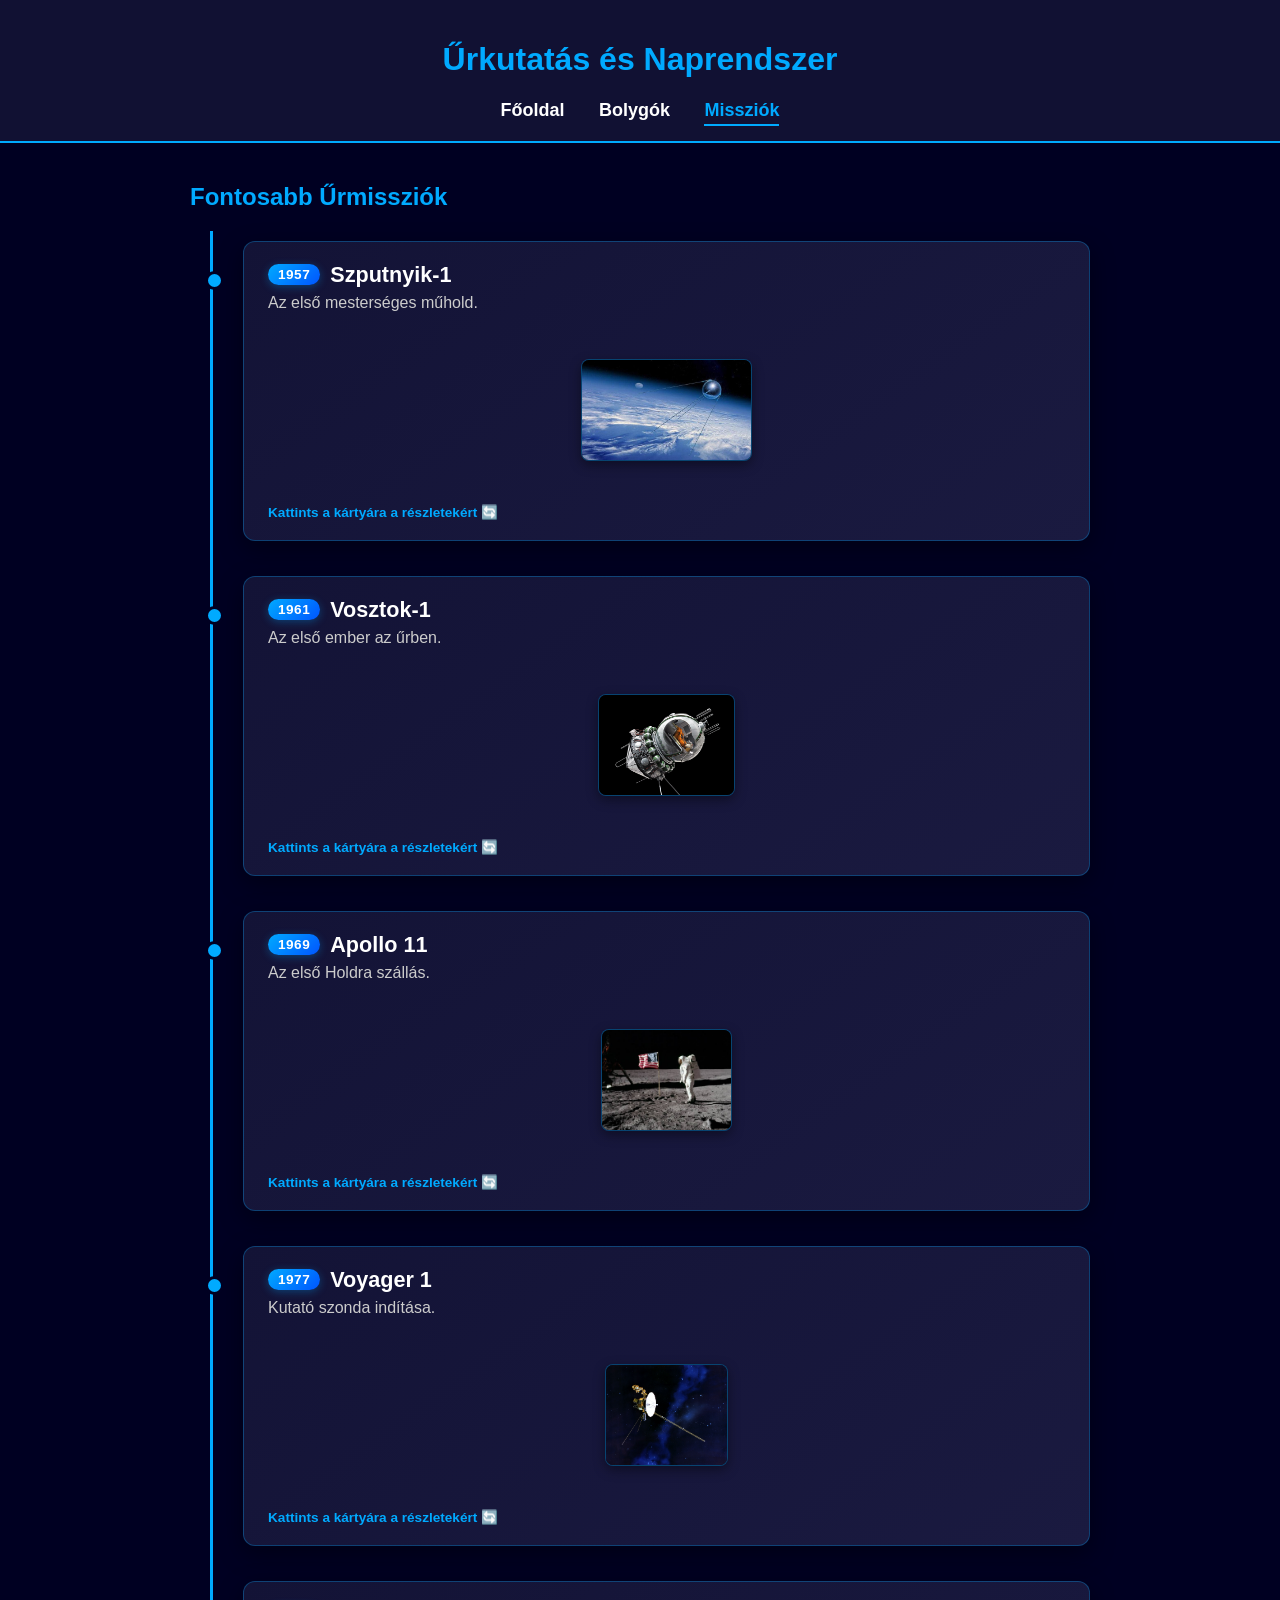
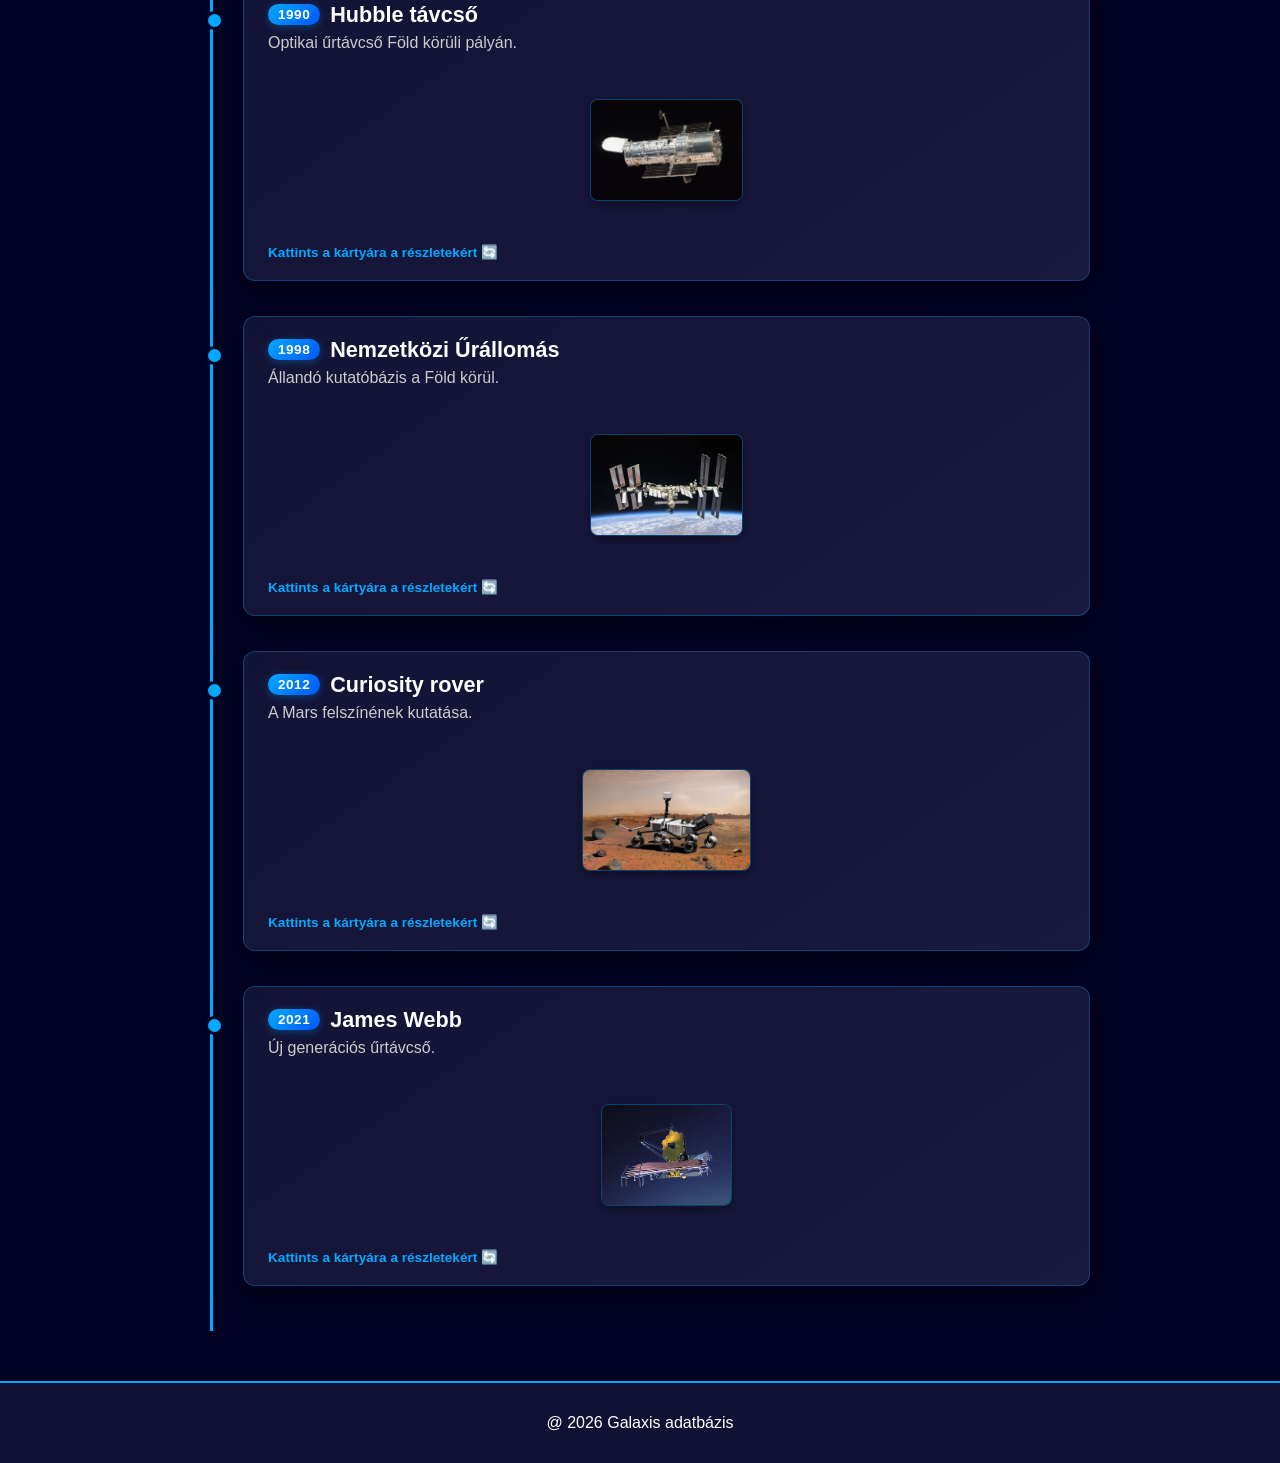
==== missions.html @ e63b9a1e "mission1" ====
<!DOCTYPE html>
<html lang="hu">
<head>
    <meta charset="UTF-8">
    <meta name="viewport" content="width=device-width, initial-scale=1.0">
    <title>Missziók</title>
    <link rel="stylesheet" href="kozos.css">
    <link rel="stylesheet" href="missions.css">
</head>
<body>

    <header>
        <h1>Űrkutatás és Naprendszer</h1>
        <nav>
            <ul>
                <li><a href="index.html">Főoldal</a></li>
                <li><a href="planets.html">Bolygók</a></li>
                <li><a href="missions.html" class="active">Missziók</a></li>
            </ul>
        </nav>
    </header>

    <main>
        <h2>Fontosabb Űrmissziók</h2>

        <div class="idovonal">
            
            <!-- 1. MISSZIÓ: Szputnyik-1 -->
            <div class="misszio" onclick="this.classList.toggle('flipped')" tabindex="0">
                <div class="misszio-inner">
                    <div class="misszio-front">
                        <div class="card-text-top">
                            <h2><span class="misszio-ev">1957</span> Szputnyik-1</h2>
                            <p>Az első mesterséges műhold.</p>
                        </div>
                        <div class="misszio-img-container">
                            <img src="images/szputnyik.jpeg" alt="Szputnyik-1 műhold" class="misszio-img">
                        </div>
                        <div class="flip-hint">Kattints a kártyára a részletekért 🔄</div>
                    </div>
                    <div class="misszio-back">
                        <div>
                            <h3>Szputnyik-1 Részletek</h3>
                            <p>A Szovjetunió által fellőtt gömb alakú műhold volt az első ember alkotta tárgy, amely Föld körüli pályára állt, elindítva az űrkorszakot.</p>
                        </div>
                        <div class="back-footer">Kattints az újbóli megfordításhoz ↩️</div>
                    </div>
                </div>
            </div>

            <!-- 2. MISSZIÓ: Vosztok-1 -->
            <div class="misszio" onclick="this.classList.toggle('flipped')" tabindex="0">
                <div class="misszio-inner">
                    <div class="misszio-front">
                        <div class="card-text-top">
                            <h2><span class="misszio-ev">1961</span> Vosztok-1</h2>
                            <p>Az első ember az űrben.</p>
                        </div>
                        <div class="misszio-img-container">
                            <img src="images/vostok_graphic.jpg" alt="Vosztok-1 űrhajó" class="misszio-img">
                        </div>
                        <div class="flip-hint">Kattints a kártyára a részletekért 🔄</div>
                    </div>
                    <div class="misszio-back">
                        <div>
                            <h3>Vosztok-1 Részletek</h3>
                            <p>Jurij Gagarin szovjet űrhajós volt az első ember, aki kijutott a világűrbe és megkerülte a Földet a Vosztok-1 fedélzetén.</p>
                        </div>
                        <div class="back-footer">Kattints az újbóli megfordításhoz ↩️</div>
                    </div>
                </div>
            </div>

            <!-- 3. MISSZIÓ: Apollo 11 -->
            <div class="misszio" onclick="this.classList.toggle('flipped')" tabindex="0">
                <div class="misszio-inner">
                    <div class="misszio-front">
                        <div class="card-text-top">
                            <h2><span class="misszio-ev">1969</span> Apollo 11</h2>
                            <p>Az első Holdra szállás.</p>
                        </div>
                        <div class="misszio-img-container">
                            <img src="images/apollo-11.jpg" alt="Apollo 11 Holdkomp" class="misszio-img">
                        </div>
                        <div class="flip-hint">Kattints a kártyára a részletekért 🔄</div>
                    </div>
                    <div class="misszio-back">
                        <div>
                            <h3>Apollo 11 Részletek</h3>
                            <p>Neil Armstrong és Buzz Aldrin léptek először a Holdra. Ők voltak az első emberek, akik egy másik égitesten jártak.</p>
                        </div>
                        <div class="back-footer">Kattints az újbóli megfordításhoz ↩️</div>
                    </div>
                </div>
            </div>

            <!-- 4. MISSZIÓ: Voyager 1 -->
            <div class="misszio" onclick="this.classList.toggle('flipped')" tabindex="0">
                <div class="misszio-inner">
                    <div class="misszio-front">
                        <div class="card-text-top">
                            <h2><span class="misszio-ev">1977</span> Voyager 1</h2>
                            <p>Kutató szonda indítása.</p>
                        </div>
                        <div class="misszio-img-container">
                            <img src="images/Voyager_spacecraft.jpg" alt="Voyager 1 szonda" class="misszio-img">
                        </div>
                        <div class="flip-hint">Kattints a kártyára a részletekért 🔄</div>
                    </div>
                    <div class="misszio-back">
                        <div>
                            <h3>Voyager 1 Részletek</h3>
                            <p>Ez a szonda jutott a legmesszebbre a Földtől, már elhagyta a mi naprendszerünket is, és jelenleg is küld adatokat az csillagközi térből.</p>
                        </div>
                        <div class="back-footer">Kattints az újbóli megfordításhoz ↩️</div>
                    </div>
                </div>
            </div>

            <!-- 5. MISSZIÓ: Hubble -->
            <div class="misszio" onclick="this.classList.toggle('flipped')" tabindex="0">
                <div class="misszio-inner">
                    <div class="misszio-front">
                        <div class="card-text-top">
                            <h2><span class="misszio-ev">1990</span> Hubble távcső</h2>
                            <p>Optikai űrtávcső Föld körüli pályán.</p>
                        </div>
                        <div class="misszio-img-container">
                            <img src="images/hubble.jpg" alt="Hubble űrtávcső" class="misszio-img">
                        </div>
                        <div class="flip-hint">Kattints a kártyára a részletekért 🔄</div>
                    </div>
                    <div class="misszio-back">
                        <div>
                            <h3>Hubble Részletek</h3>
                            <p>Az egyik leghíresebb űrteleszkóp, amely több százezer lenyűgöző képet készített galaxisokról, ködökről és távoli bolygókról.</p>
                        </div>
                        <div class="back-footer">Kattints az újbóli megfordításhoz ↩️</div>
                    </div>
                </div>
            </div>

            <!-- 6. MISSZIÓ: ISS -->
            <div class="misszio" onclick="this.classList.toggle('flipped')" tabindex="0">
                <div class="misszio-inner">
                    <div class="misszio-front">
                        <div class="card-text-top">
                            <h2><span class="misszio-ev">1998</span> Nemzetközi Űrállomás</h2>
                            <p>Állandó kutatóbázis a Föld körül.</p>
                        </div>
                        <div class="misszio-img-container">
                            <img src="images/iss.webp" alt="Nemzetközi Űrállomás ISS" class="misszio-img">
                        </div>
                        <div class="flip-hint">Kattints a kártyára a részletekért 🔄</div>
                    </div>
                    <div class="misszio-back">
                        <div>
                            <h3>ISS Részletek</h3>
                            <p>Több nemzet együttműködésével épült mikrogravitációs laboratórium, ahol 2000 óta folyamatosan élnek és dolgoznak űrhajósok.</p>
                        </div>
                        <div class="back-footer">Kattints az újbóli megfordításhoz ↩️</div>
                    </div>
                </div>
            </div>

            <!-- 7. MISSZIÓ: Curiosity -->
            <div class="misszio" onclick="this.classList.toggle('flipped')" tabindex="0">
                <div class="misszio-inner">
                    <div class="misszio-front">
                        <div class="card-text-top">
                            <h2><span class="misszio-ev">2012</span> Curiosity rover</h2>
                            <p>A Mars felszínének kutatása.</p>
                        </div>
                        <div class="misszio-img-container">
                            <img src="images/Curiosity rover.jfif" alt="Curiosity marsjáró" class="misszio-img">
                        </div>
                        <div class="flip-hint">Kattints a kártyára a részletekért 🔄</div>
                    </div>
                    <div class="misszio-back">
                        <div>
                            <h3>Curiosity Részletek</h3>
                            <p>A NASA marsjárója a Gale-kráterben landolt, és bebizonyította, hogy a Marson egykor jelen lehettek az élet feltételei.</p>
                        </div>
                        <div class="back-footer">Kattints az újbóli megfordításhoz ↩️</div>
                    </div>
                </div>
            </div>

            <!-- 8. MISSZIÓ: James Webb -->
            <div class="misszio" onclick="this.classList.toggle('flipped')" tabindex="0">
                <div class="misszio-inner">
                    <div class="misszio-front">
                        <div class="card-text-top">
                            <h2><span class="misszio-ev">2021</span> James Webb</h2>
                            <p>Új generációs űrtávcső.</p>
                        </div>
                        <div class="misszio-img-container">
                            <img src="images/James_Webb_Space_Telescope.jpg" alt="James Webb űrtávcső" class="misszio-img">
                        </div>
                        <div class="flip-hint">Kattints a kártyára a részletekért 🔄</div>
                    </div>
                    <div class="misszio-back">
                        <div>
                            <h3>James Webb Részletek</h3>
                            <p>Az eddigi legfejlettebb infravörös űrtávcső, amely az univerzum legelső galaxisait és exobolygók légkörét vizsgálja.</p>
                        </div>
                        <div class="back-footer">Kattints az újbóli megfordításhoz ↩️</div>
                    </div>
                </div>
            </div>

        </div>
    </main>

    <footer>
        <p>@ 2026 Galaxis adatbázis</p>
    </footer>

</body>
</html>
---- kozos.css ----
body {
    font-family: Arial, sans-serif;
    background-color: #000022;
    color: #eeeeee;
    margin: 0;
    padding: 0;
}

header {
    background-color: #111133;
    padding: 20px;
    text-align: center;
    border-bottom: 2px solid #00aaff;
}

h1, h2 {
    color: #00aaff;
}

nav ul {
    list-style-type: none;
    padding: 0;
    margin: 0;
}

nav li {
    display: inline;
    margin: 0 15px;
}

nav a {
    color: white;
    text-decoration: none;
    font-size: 18px;
    font-weight: bold;
}

nav a:hover {
    color: #00aaff;
    text-decoration: underline;
}

main {
    padding: 20px;
    max-width: 900px;
    margin: 0 auto;
    min-height: 500px;
}

footer {
    background-color: #111133;
    color: white;
    text-align: center;
    padding: 15px;
    border-top: 2px solid #00aaff;
    margin-top: 30px;
}
---- missions.css ----
/* ==========================================
   CSS ANIMÁCIÓK (@keyframes)
   ========================================== */

/* 1. Idővonal pont pulzáló neongyűrűje */
@keyframes pulseGlow {
    0% {
        box-shadow: 0 0 5px #00aaff, 0 0 10px #00aaff;
        transform: scale(1);
    }
    50% {
        box-shadow: 0 0 15px #00aaff, 0 0 25px rgba(0, 170, 255, 0.8);
        transform: scale(1.2);
    }
    100% {
        box-shadow: 0 0 5px #00aaff, 0 0 10px #00aaff;
        transform: scale(1);
    }
}

/* 2. Kártyák beúszó animációja */
@keyframes fadeInUp {
    from {
        opacity: 0;
        transform: translateY(30px);
    }
    to {
        opacity: 1;
        transform: translateY(0);
    }
}

/* 3. Útmutató szöveg lebegése */
@keyframes floatHint {
    0%, 100% {
        transform: translateY(0);
    }
    50% {
        transform: translateY(-4px);
    }
}


/* ==========================================
   IDŐVONAL ÉS 3D KÁRTYA STÍLUSOK
   ========================================== */

.idovonal {
    position: relative;
    border-left: 3px solid #00aaff;
    margin-left: 20px;
    padding-left: 30px;
    padding-top: 10px;
    padding-bottom: 10px;
}

/* 3D KÁRTYA KONTÉNER */
.misszio {
    position: relative;
    perspective: 1000px;
    margin-bottom: 35px;
    height: 300px;
    animation: fadeInUp 0.7s cubic-bezier(0.2, 0.8, 0.2, 1) ease-out both;
    cursor: pointer;
}

/* Lépcsőzetes beúszás */
.misszio:nth-child(1) { animation-delay: 0.1s; }
.misszio:nth-child(2) { animation-delay: 0.2s; }
.misszio:nth-child(3) { animation-delay: 0.3s; }
.misszio:nth-child(4) { animation-delay: 0.4s; }
.misszio:nth-child(5) { animation-delay: 0.5s; }
.misszio:nth-child(6) { animation-delay: 0.6s; }
.misszio:nth-child(7) { animation-delay: 0.7s; }
.misszio:nth-child(8) { animation-delay: 0.8s; }

/* Idővonal ragyogó, pulzáló pontja */
.misszio::before {
    content: '';
    position: absolute;
    left: -38px;
    top: 30px;
    width: 13px;
    height: 13px;
    border-radius: 50%;
    background-color: #00aaff;
    border: 3px solid #000022;
    z-index: 10;
    animation: pulseGlow 2.5s infinite ease-in-out;
}

/* BELSŐ KÁRTYA */
.misszio-inner {
    position: relative;
    width: 100%;
    height: 100%;
    transition: transform 0.8s cubic-bezier(0.175, 0.885, 0.32, 1.275);
    transform-style: preserve-3d;
}

/* FORGATÁS KATTINTÁSKOR (.flipped OSZTÁLY) */
.misszio.flipped .misszio-inner {
    transform: rotateY(180deg);
}

/* ELŐLAP ÉS HÁTULAP KÖZÖS STÍLUSA */
.misszio-front,
.misszio-back {
    position: absolute;
    width: 100%;
    height: 100%;
    top: 0;
    left: 0;
    border-radius: 12px;
    padding: 20px 24px;
    box-sizing: border-box;
    -webkit-backface-visibility: hidden;
    backface-visibility: hidden;
    display: flex;
    flex-direction: column;
    justify-content: space-between;
}

/* --- ELŐLAP STÍLUSA --- */
.misszio-front {
    background: linear-gradient(145deg, #131336, #1a1a40);
    border: 1px solid rgba(0, 170, 255, 0.3);
    box-shadow: 0 8px 24px rgba(0, 0, 0, 0.4);
    transform: rotateY(0deg);
}

.card-text-top {
    margin-bottom: 4px;
}

.misszio-front h2 {
    margin: 0;
    font-size: 1.35rem;
    color: #ffffff;
    display: flex;
    align-items: center;
    gap: 10px;
    flex-wrap: wrap;
}

.misszio-ev {
    background: linear-gradient(135deg, #00aaff, #0055ff);
    color: #ffffff;
    padding: 3px 10px;
    border-radius: 20px;
    font-size: 0.85rem;
    font-weight: bold;
    letter-spacing: 0.5px;
    box-shadow: 0 2px 8px rgba(0, 170, 255, 0.3);
}

.misszio-front p {
    margin: 6px 0 0 0;
    color: #cccccc;
    font-size: 1rem;
}

/* KÉP KONTÉNER ÉS KÉP */
.misszio-img-container {
    display: flex;
    justify-content: center;
    align-items: center;
    height: 110px;
    margin: 4px 0;
}

.misszio-img {
    max-width: 100%;
    max-height: 100px;
    object-fit: contain;
    border-radius: 8px;
    border: 1px solid rgba(0, 170, 255, 0.35);
    background-color: rgba(5, 8, 20, 0.6);
    box-shadow: 0 4px 12px rgba(0, 0, 0, 0.4);
    position: relative;
    transition: transform 0.35s cubic-bezier(0.175, 0.885, 0.32, 1.275), box-shadow 0.35s ease, border-color 0.35s ease;
}

/* ERŐTELJES KINAGYÍTÁS A KÉPEN */
.misszio-img:hover {
    transform: scale(2.2); /* Több mint kétszeresére nagyul ki */
    border-color: #00aaff;
    box-shadow: 0 12px 30px rgba(0, 170, 255, 0.8);
    z-index: 20; /* Biztosítja, hogy a többi elem fölé kerüljön */
}

.flip-hint {
    font-size: 0.85rem;
    color: #00aaff;
    font-weight: bold;
    display: flex;
    align-items: center;
    gap: 6px;
    animation: floatHint 2s infinite ease-in-out;
}

/* --- HÁTULAP STÍLUSA --- */
.misszio-back {
    background: linear-gradient(145deg, #080826, #101042);
    border: 1px solid #00aaff;
    box-shadow: 0 0 25px rgba(0, 170, 255, 0.35);
    transform: rotateY(180deg);
}

.misszio-back h3 {
    margin: 0 0 12px 0;
    color: #00aaff;
    font-size: 1.25rem;
}

.misszio-back p {
    margin: 0;
    color: #e2e8f0;
    font-size: 1rem;
    line-height: 1.6;
}

.back-footer {
    font-size: 0.8rem;
    color: #8892b0;
    text-align: right;
    font-style: italic;
}

/* AKTÍV NAVIGÁCIÓS LINK KIEMELÉSE */
nav a.active {
    color: #00aaff;
    border-bottom: 2px solid #00aaff;
    padding-bottom: 4px;
}

/* MOBILBARÁT BEÁLLÍTÁSOK */
@media (max-width: 600px) {
    .idovonal {
        margin-left: 10px;
        padding-left: 20px;
    }
    .misszio::before {
        left: -28px;
    }
    .misszio {
        height: 310px;
    }
    .misszio-img:hover {
        transform: scale(1.6); /* Mobilon kisebb nagyítás a képernyőméret miatt */
    }
}
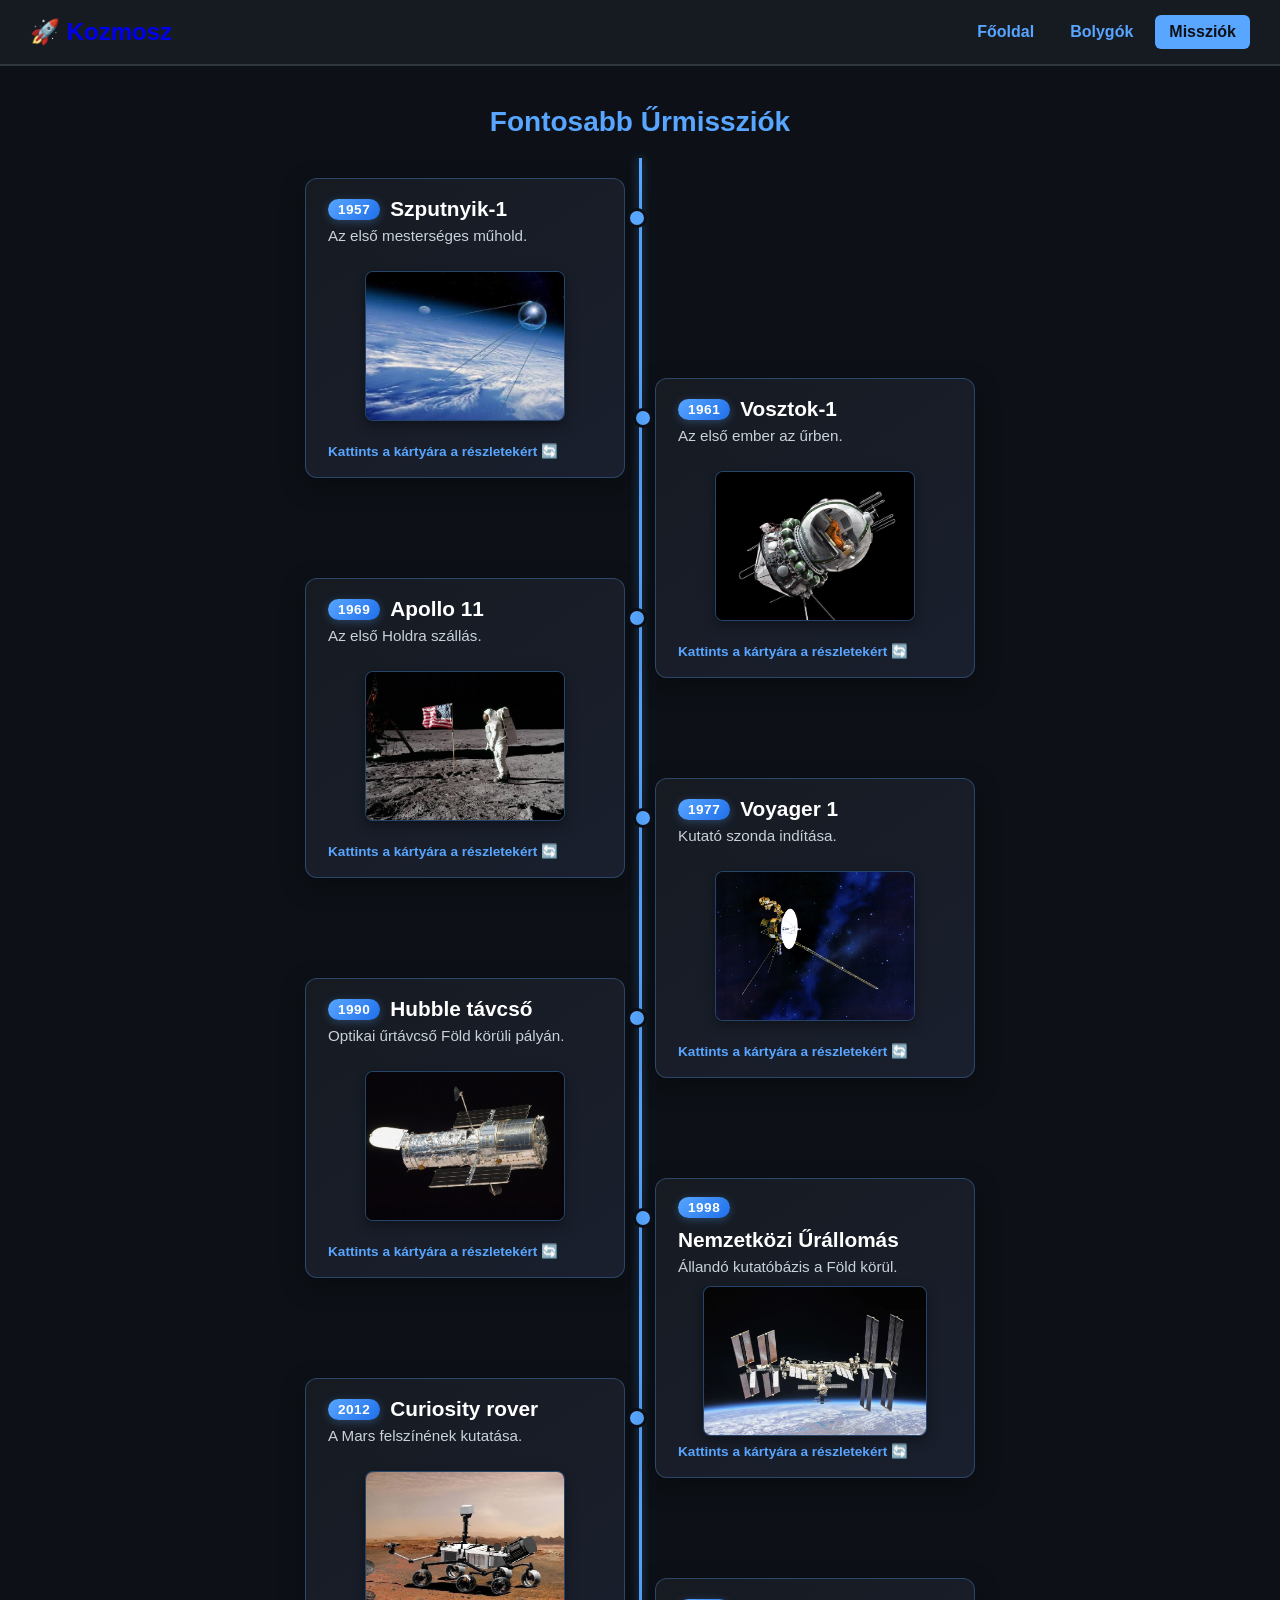
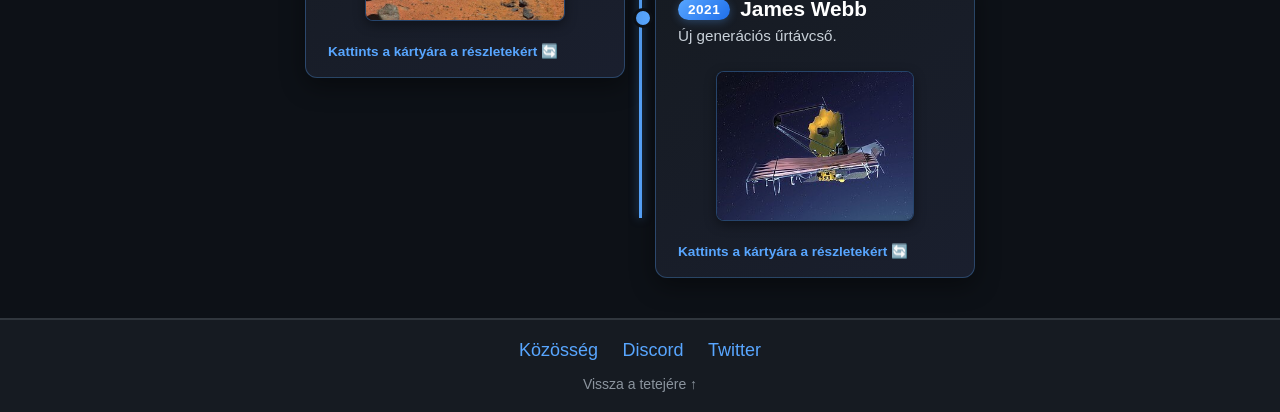
==== commit 79a02f7d: "egységes design, responsive, deleted common.css" ====
--- a/missions.html
+++ b/missions.html
@@ -4,13 +4,18 @@
     <meta charset="UTF-8">
     <meta name="viewport" content="width=device-width, initial-scale=1.0">
     <title>Missziók</title>
+    <link rel="icon" type="image/png" href="kepek/icon.png">
     <link rel="stylesheet" href="kozos.css">
     <link rel="stylesheet" href="missions.css">
 </head>
 <body>
 
     <header>
-        <h1>Űrkutatás és Naprendszer</h1>
+        <a href="index.html" class="logo">🚀 Kozmosz</a>
+        <input type="checkbox" id="menu-toggle" class="menu-toggle">
+        <label for="menu-toggle" class="hamburger" aria-label="Menü megnyitása">
+            <span></span><span></span><span></span>
+        </label>
         <nav>
             <ul>
                 <li><a href="index.html">Főoldal</a></li>
@@ -24,8 +29,7 @@
         <h2>Fontosabb Űrmissziók</h2>
 
         <div class="idovonal">
-            
-            <!-- 1. MISSZIÓ: Szputnyik-1 -->
+
             <div class="misszio" onclick="this.classList.toggle('flipped')" tabindex="0">
                 <div class="misszio-inner">
                     <div class="misszio-front">
@@ -48,7 +52,6 @@
                 </div>
             </div>
 
-            <!-- 2. MISSZIÓ: Vosztok-1 -->
             <div class="misszio" onclick="this.classList.toggle('flipped')" tabindex="0">
                 <div class="misszio-inner">
                     <div class="misszio-front">
@@ -71,7 +74,6 @@
                 </div>
             </div>
 
-            <!-- 3. MISSZIÓ: Apollo 11 -->
             <div class="misszio" onclick="this.classList.toggle('flipped')" tabindex="0">
                 <div class="misszio-inner">
                     <div class="misszio-front">
@@ -94,7 +96,6 @@
                 </div>
             </div>
 
-            <!-- 4. MISSZIÓ: Voyager 1 -->
             <div class="misszio" onclick="this.classList.toggle('flipped')" tabindex="0">
                 <div class="misszio-inner">
                     <div class="misszio-front">
@@ -117,7 +118,6 @@
                 </div>
             </div>
 
-            <!-- 5. MISSZIÓ: Hubble -->
             <div class="misszio" onclick="this.classList.toggle('flipped')" tabindex="0">
                 <div class="misszio-inner">
                     <div class="misszio-front">
@@ -140,7 +140,6 @@
                 </div>
             </div>
 
-            <!-- 6. MISSZIÓ: ISS -->
             <div class="misszio" onclick="this.classList.toggle('flipped')" tabindex="0">
                 <div class="misszio-inner">
                     <div class="misszio-front">
@@ -163,7 +162,6 @@
                 </div>
             </div>
 
-            <!-- 7. MISSZIÓ: Curiosity -->
             <div class="misszio" onclick="this.classList.toggle('flipped')" tabindex="0">
                 <div class="misszio-inner">
                     <div class="misszio-front">
@@ -186,7 +184,6 @@
                 </div>
             </div>
 
-            <!-- 8. MISSZIÓ: James Webb -->
             <div class="misszio" onclick="this.classList.toggle('flipped')" tabindex="0">
                 <div class="misszio-inner">
                     <div class="misszio-front">
@@ -213,7 +210,12 @@
     </main>
 
     <footer>
-        <p>@ 2026 Galaxis adatbázis</p>
+        <div>
+            <a href="#">Közösség</a>
+            <a href="#">Discord</a>
+            <a href="#">Twitter</a>
+        </div>
+        <a href="#" class="back-to-top">Vissza a tetejére ↑</a>
     </footer>
 
 </body>
--- a/kozos.css
+++ b/kozos.css
@@ -1,57 +1,188 @@
-body {
-    font-family: Arial, sans-serif;
-    background-color: #000022;
-    color: #eeeeee;
+* {
     margin: 0;
     padding: 0;
+    box-sizing: border-box;
+    font-family: Arial, sans-serif;
+}
+
+html {
+    scroll-behavior: smooth;
+}
+
+body {
+    background-color: #0d1117;
+    color: #ffffff;
+    min-height: 100vh;
+    display: flex;
+    flex-direction: column;
+    overflow-x: hidden;
+}
+
+main {
+    flex: 1;
 }
 
 header {
-    background-color: #111133;
-    padding: 20px;
-    text-align: center;
-    border-bottom: 2px solid #00aaff;
+    background-color: #161b22;
+    padding: 15px 30px;
+    display: flex;
+    justify-content: space-between;
+    align-items: center;
+    flex-wrap: wrap;
+    border-bottom: 2px solid #30363d;
+    gap: 10px;
 }
 
-h1, h2 {
-    color: #00aaff;
+.logo {
+    font-size: 24px;
+    font-weight: bold;
+    text-decoration: none;
+    animation: szin 7s infinite linear;
+}
+
+@keyframes szin {
+    0%   { color: #00f0ff; }
+    33%  { color: #7000ff; }
+    66%  { color: #ff007f; }
+    100% { color: #00f0ff; }
+}
+
+.menu-toggle {
+    display: none;
+}
+
+.hamburger {
+    display: none;
+    flex-direction: column;
+    justify-content: center;
+    gap: 5px;
+    cursor: pointer;
+    padding: 8px 6px;
+    border-radius: 6px;
+    transition: background-color 0.3s;
+}
+
+.hamburger:hover {
+    background-color: #21262d;
+}
+
+.hamburger span {
+    display: block;
+    width: 26px;
+    height: 3px;
+    background-color: #58a6ff;
+    border-radius: 2px;
+    transition: transform 0.3s ease, opacity 0.3s ease;
 }
 
 nav ul {
     list-style-type: none;
-    padding: 0;
-    margin: 0;
+    display: flex;
+    gap: 8px;
 }
 
-nav li {
-    display: inline;
-    margin: 0 15px;
-}
-
-nav a {
-    color: white;
-    text-decoration: none;
-    font-size: 18px;
+nav ul li {
     font-weight: bold;
 }
 
-nav a:hover {
-    color: #00aaff;
-    text-decoration: underline;
+nav ul li a {
+    color: #58a6ff;
+    text-decoration: none;
+    padding: 8px 14px;
+    border-radius: 6px;
+    transition: 0.3s;
+    display: block;
 }
 
-main {
-    padding: 20px;
-    max-width: 900px;
-    margin: 0 auto;
-    min-height: 500px;
+nav ul li a:hover {
+    background-color: #ffffff;
+    color: #003688;
+}
+
+nav ul li a.active {
+    background-color: #58a6ff;
+    color: #0d1117;
 }
 
 footer {
-    background-color: #111133;
-    color: white;
+    background-color: #161b22;
     text-align: center;
-    padding: 15px;
-    border-top: 2px solid #00aaff;
-    margin-top: 30px;
+    padding: 20px;
+    margin-top: 50px;
+    border-top: 2px solid #30363d;
+}
+
+footer a {
+    color: #58a6ff;
+    text-decoration: none;
+    margin: 0 10px;
+    font-size: 18px;
+    display: inline-block;
+    transition: 0.3s;
+}
+
+footer a:hover {
+    color: #ffffff;
+    transform: scale(1.1);
+}
+
+.back-to-top {
+    display: block;
+    margin-top: 15px;
+    font-size: 14px;
+    color: #8b949e !important;
+}
+
+.back-to-top:hover {
+    color: #ffffff !important;
+}
+
+@media (max-width: 768px) {
+    header {
+        padding: 12px 18px;
+    }
+
+    .logo {
+        font-size: 20px;
+    }
+
+    .hamburger {
+        display: flex;
+    }
+
+    nav {
+        width: 100%;
+        max-height: 0;
+        overflow: hidden;
+        transition: max-height 0.35s ease;
+    }
+
+    .menu-toggle:checked ~ nav {
+        max-height: 320px;
+    }
+
+    nav ul {
+        flex-direction: column;
+        gap: 6px;
+        padding-top: 12px;
+    }
+
+    nav ul li {
+        margin: 0;
+    }
+
+    nav ul li a {
+        text-align: center;
+        padding: 12px;
+    }
+
+    .menu-toggle:checked ~ .hamburger span:nth-child(1) {
+        transform: translateY(8px) rotate(45deg);
+    }
+    .menu-toggle:checked ~ .hamburger span:nth-child(2) {
+        opacity: 0;
+    }
+    .menu-toggle:checked ~ .hamburger span:nth-child(3) {
+        transform: translateY(-8px) rotate(-45deg);
+    }
 }
--- a/missions.css
+++ b/missions.css
@@ -1,118 +1,126 @@
-/* ==========================================
-   CSS ANIMÁCIÓK (@keyframes)
-   ========================================== */
-
-/* 1. Idővonal pont pulzáló neongyűrűje */
 @keyframes pulseGlow {
     0% {
-        box-shadow: 0 0 5px #00aaff, 0 0 10px #00aaff;
+        box-shadow: 0 0 5px #58a6ff, 0 0 10px #58a6ff;
         transform: scale(1);
     }
     50% {
-        box-shadow: 0 0 15px #00aaff, 0 0 25px rgba(0, 170, 255, 0.8);
+        box-shadow: 0 0 15px #58a6ff, 0 0 25px rgba(88, 166, 255, 0.8);
         transform: scale(1.2);
     }
     100% {
-        box-shadow: 0 0 5px #00aaff, 0 0 10px #00aaff;
+        box-shadow: 0 0 5px #58a6ff, 0 0 10px #58a6ff;
         transform: scale(1);
     }
 }
 
-/* 2. Kártyák beúszó animációja */
 @keyframes fadeInUp {
-    from {
-        opacity: 0;
-        transform: translateY(30px);
-    }
-    to {
-        opacity: 1;
-        transform: translateY(0);
-    }
-}
-
-/* 3. Útmutató szöveg lebegése */
+    from { opacity: 0; transform: translateY(30px); }
+    to   { opacity: 1; transform: translateY(0); }
+}
+
 @keyframes floatHint {
-    0%, 100% {
-        transform: translateY(0);
-    }
-    50% {
-        transform: translateY(-4px);
-    }
-}
-
-
-/* ==========================================
-   IDŐVONAL ÉS 3D KÁRTYA STÍLUSOK
-   ========================================== */
+    0%, 100% { transform: translateY(0); }
+    50%      { transform: translateY(-4px); }
+}
+
+main > h2 {
+    text-align: center;
+    color: #58a6ff;
+    margin: 40px 20px 20px;
+    font-size: 28px;
+}
+
 
 .idovonal {
     position: relative;
-    border-left: 3px solid #00aaff;
-    margin-left: 20px;
-    padding-left: 30px;
-    padding-top: 10px;
-    padding-bottom: 10px;
-}
-
-/* 3D KÁRTYA KONTÉNER */
+    max-width: 800px;
+    margin: 0 auto;
+    padding: 20px 0 40px;
+}
+
+.idovonal::after {
+    content: '';
+    position: absolute;
+    width: 3px;
+    background-color: #58a6ff;
+    top: 0;
+    bottom: 0;
+    left: 50%;
+    margin-left: -1.5px;
+    box-shadow: 0 0 10px rgba(88, 166, 255, 0.5);
+}
+
 .misszio {
     position: relative;
     perspective: 1000px;
-    margin-bottom: 35px;
+    width: 50%;
     height: 300px;
+    margin-bottom: -100px;
+    box-sizing: border-box;
     animation: fadeInUp 0.7s cubic-bezier(0.2, 0.8, 0.2, 1) ease-out both;
     cursor: pointer;
 }
 
-/* Lépcsőzetes beúszás */
-.misszio:nth-child(1) { animation-delay: 0.1s; }
-.misszio:nth-child(2) { animation-delay: 0.2s; }
-.misszio:nth-child(3) { animation-delay: 0.3s; }
-.misszio:nth-child(4) { animation-delay: 0.4s; }
-.misszio:nth-child(5) { animation-delay: 0.5s; }
-.misszio:nth-child(6) { animation-delay: 0.6s; }
-.misszio:nth-child(7) { animation-delay: 0.7s; }
-.misszio:nth-child(8) { animation-delay: 0.8s; }
-
-/* Idővonal ragyogó, pulzáló pontja */
+.misszio:nth-child(odd) {
+    left: 0;
+    padding-right: 15px;
+}
+
+.misszio:nth-child(even) {
+    left: 50%;
+    padding-left: 15px;
+}
+
+.misszio:nth-child(1) { animation-delay: 0.1s; z-index: 8; }
+.misszio:nth-child(2) { animation-delay: 0.2s; z-index: 7; }
+.misszio:nth-child(3) { animation-delay: 0.3s; z-index: 6; }
+.misszio:nth-child(4) { animation-delay: 0.4s; z-index: 5; }
+.misszio:nth-child(5) { animation-delay: 0.5s; z-index: 4; }
+.misszio:nth-child(6) { animation-delay: 0.6s; z-index: 3; }
+.misszio:nth-child(7) { animation-delay: 0.7s; z-index: 2; }
+.misszio:nth-child(8) { animation-delay: 0.8s; z-index: 1; }
+
 .misszio::before {
     content: '';
     position: absolute;
-    left: -38px;
     top: 30px;
-    width: 13px;
-    height: 13px;
+    width: 14px;
+    height: 14px;
     border-radius: 50%;
-    background-color: #00aaff;
-    border: 3px solid #000022;
+    background-color: #58a6ff;
+    border: 3px solid #0d1117;
     z-index: 10;
     animation: pulseGlow 2.5s infinite ease-in-out;
 }
 
-/* BELSŐ KÁRTYA */
+.misszio:nth-child(odd)::before  { right: -7px; }
+.misszio:nth-child(even)::before { left: -7px; }
+
 .misszio-inner {
     position: relative;
     width: 100%;
+    max-width: 320px;
     height: 100%;
     transition: transform 0.8s cubic-bezier(0.175, 0.885, 0.32, 1.275);
     transform-style: preserve-3d;
 }
 
-/* FORGATÁS KATTINTÁSKOR (.flipped OSZTÁLY) */
+.misszio:nth-child(odd)  .misszio-inner { margin-left: auto; }
+.misszio:nth-child(even) .misszio-inner { margin-right: auto; }
+
 .misszio.flipped .misszio-inner {
     transform: rotateY(180deg);
 }
 
-/* ELŐLAP ÉS HÁTULAP KÖZÖS STÍLUSA */
 .misszio-front,
 .misszio-back {
     position: absolute;
+    height: 100%;
     width: 100%;
-    height: 100%;
     top: 0;
     left: 0;
     border-radius: 12px;
-    padding: 20px 24px;
+    padding: 18px 22px;
     box-sizing: border-box;
     -webkit-backface-visibility: hidden;
     backface-visibility: hidden;
@@ -121,21 +129,18 @@
     justify-content: space-between;
 }
 
-/* --- ELŐLAP STÍLUSA --- */
 .misszio-front {
-    background: linear-gradient(145deg, #131336, #1a1a40);
-    border: 1px solid rgba(0, 170, 255, 0.3);
+    background: linear-gradient(145deg, #161b22, #1a1f2e);
+    border: 1px solid rgba(88, 166, 255, 0.3);
     box-shadow: 0 8px 24px rgba(0, 0, 0, 0.4);
     transform: rotateY(0deg);
 }
 
-.card-text-top {
-    margin-bottom: 4px;
-}
+.card-text-top { margin-bottom: 4px; }
 
 .misszio-front h2 {
     margin: 0;
-    font-size: 1.35rem;
+    font-size: 1.3rem;
     color: #ffffff;
     display: flex;
     align-items: center;
@@ -144,23 +149,22 @@
 }
 
 .misszio-ev {
-    background: linear-gradient(135deg, #00aaff, #0055ff);
+    background: linear-gradient(135deg, #58a6ff, #1f6feb);
     color: #ffffff;
     padding: 3px 10px;
     border-radius: 20px;
     font-size: 0.85rem;
     font-weight: bold;
     letter-spacing: 0.5px;
-    box-shadow: 0 2px 8px rgba(0, 170, 255, 0.3);
+    box-shadow: 0 2px 8px rgba(88, 166, 255, 0.3);
 }
 
 .misszio-front p {
     margin: 6px 0 0 0;
-    color: #cccccc;
-    font-size: 1rem;
-}
-
-/* KÉP KONTÉNER ÉS KÉP */
+    color: #c9d1d9;
+    font-size: 0.95rem;
+}
+
 .misszio-img-container {
     display: flex;
     justify-content: center;
@@ -170,28 +174,29 @@
 }
 
 .misszio-img {
+    max-height: 150px;
     max-width: 100%;
-    max-height: 100px;
     object-fit: contain;
     border-radius: 8px;
-    border: 1px solid rgba(0, 170, 255, 0.35);
+    border: 1px solid rgba(88, 166, 255, 0.35);
     background-color: rgba(5, 8, 20, 0.6);
     box-shadow: 0 4px 12px rgba(0, 0, 0, 0.4);
     position: relative;
-    transition: transform 0.35s cubic-bezier(0.175, 0.885, 0.32, 1.275), box-shadow 0.35s ease, border-color 0.35s ease;
-}
-
-/* ERŐTELJES KINAGYÍTÁS A KÉPEN */
+    transition: transform 0.35s cubic-bezier(0.175, 0.885, 0.32, 1.275),
+                box-shadow 0.35s ease,
+                border-color 0.35s ease;
+}
+
 .misszio-img:hover {
-    transform: scale(2.2); /* Több mint kétszeresére nagyul ki */
-    border-color: #00aaff;
-    box-shadow: 0 12px 30px rgba(0, 170, 255, 0.8);
-    z-index: 20; /* Biztosítja, hogy a többi elem fölé kerüljön */
+    transform: scale(1.5);
+    border-color: #58a6ff;
+    box-shadow: 0 12px 30px rgba(88, 166, 255, 0.8);
+    z-index: 20;
 }
 
 .flip-hint {
     font-size: 0.85rem;
-    color: #00aaff;
+    color: #58a6ff;
     font-weight: bold;
     display: flex;
     align-items: center;
@@ -199,24 +204,23 @@
     animation: floatHint 2s infinite ease-in-out;
 }
 
-/* --- HÁTULAP STÍLUSA --- */
 .misszio-back {
-    background: linear-gradient(145deg, #080826, #101042);
-    border: 1px solid #00aaff;
-    box-shadow: 0 0 25px rgba(0, 170, 255, 0.35);
+    background: linear-gradient(145deg, #0d1117, #161b22);
+    border: 1px solid #58a6ff;
+    box-shadow: 0 0 25px rgba(88, 166, 255, 0.35);
     transform: rotateY(180deg);
 }
 
 .misszio-back h3 {
     margin: 0 0 12px 0;
-    color: #00aaff;
-    font-size: 1.25rem;
+    color: #58a6ff;
+    font-size: 1.2rem;
 }
 
 .misszio-back p {
     margin: 0;
     color: #e2e8f0;
-    font-size: 1rem;
+    font-size: 0.95rem;
     line-height: 1.6;
 }
 
@@ -227,26 +231,78 @@
     font-style: italic;
 }
 
-/* AKTÍV NAVIGÁCIÓS LINK KIEMELÉSE */
-nav a.active {
-    color: #00aaff;
-    border-bottom: 2px solid #00aaff;
-    padding-bottom: 4px;
-}
-
-/* MOBILBARÁT BEÁLLÍTÁSOK */
-@media (max-width: 600px) {
+
+@media (max-width: 768px) {
+    main > h2 {
+        font-size: 22px;
+        margin: 25px 15px 15px;
+    }
+
     .idovonal {
-        margin-left: 10px;
-        padding-left: 20px;
-    }
-    .misszio::before {
-        left: -28px;
-    }
-    .misszio {
-        height: 310px;
-    }
-    .misszio-img:hover {
-        transform: scale(1.6); /* Mobilon kisebb nagyítás a képernyőméret miatt */
-    }
+        max-width: 100%;
+        margin: 0;
+        padding: 15px 0 40px;
+    }
+
+    .idovonal::after {
+        left: 22px;
+    }
+
+    .misszio,
+    .misszio:nth-child(odd),
+    .misszio:nth-child(even) {
+        width: 100%;
+        left: 0 !important;
+        height: 300px;
+        min-height: 0;
+        margin-bottom: 20px;
+        padding-left: 45px !important;
+        padding-right: 15px !important;
+    }
+
+    .misszio::before,
+    .misszio:nth-child(odd)::before,
+    .misszio:nth-child(even)::before {
+        left: 15px !important;
+        right: auto !important;
+    }
+
+    .misszio-inner {
+        margin: 0 !important;
+        max-width: 320px;
+        height: 100%;
+    }
+}
+
+@media (max-width: 380px) {
+    .misszio,
+    .misszio:nth-child(odd),
+    .misszio:nth-child(even) {
+        padding-left: 40px !important;
+        padding-right: 10px !important;
+    }
+
+    .idovonal::after {
+        left: 18px;
+    }
+
+    .misszio::before,
+    .misszio:nth-child(odd)::before,
+    .misszio:nth-child(even)::before {
+        left: 11px !important;
+    }
+}
+
+@media (prefers-reduced-motion: reduce) {
+    .misszio,
+    .misszio-inner,
+    .misszio::before,
+    .flip-hint {
+        animation: none !important;
+        transition: none !important;
+    }
+}
+
+footer {
+    margin-top: 100px;
 }
